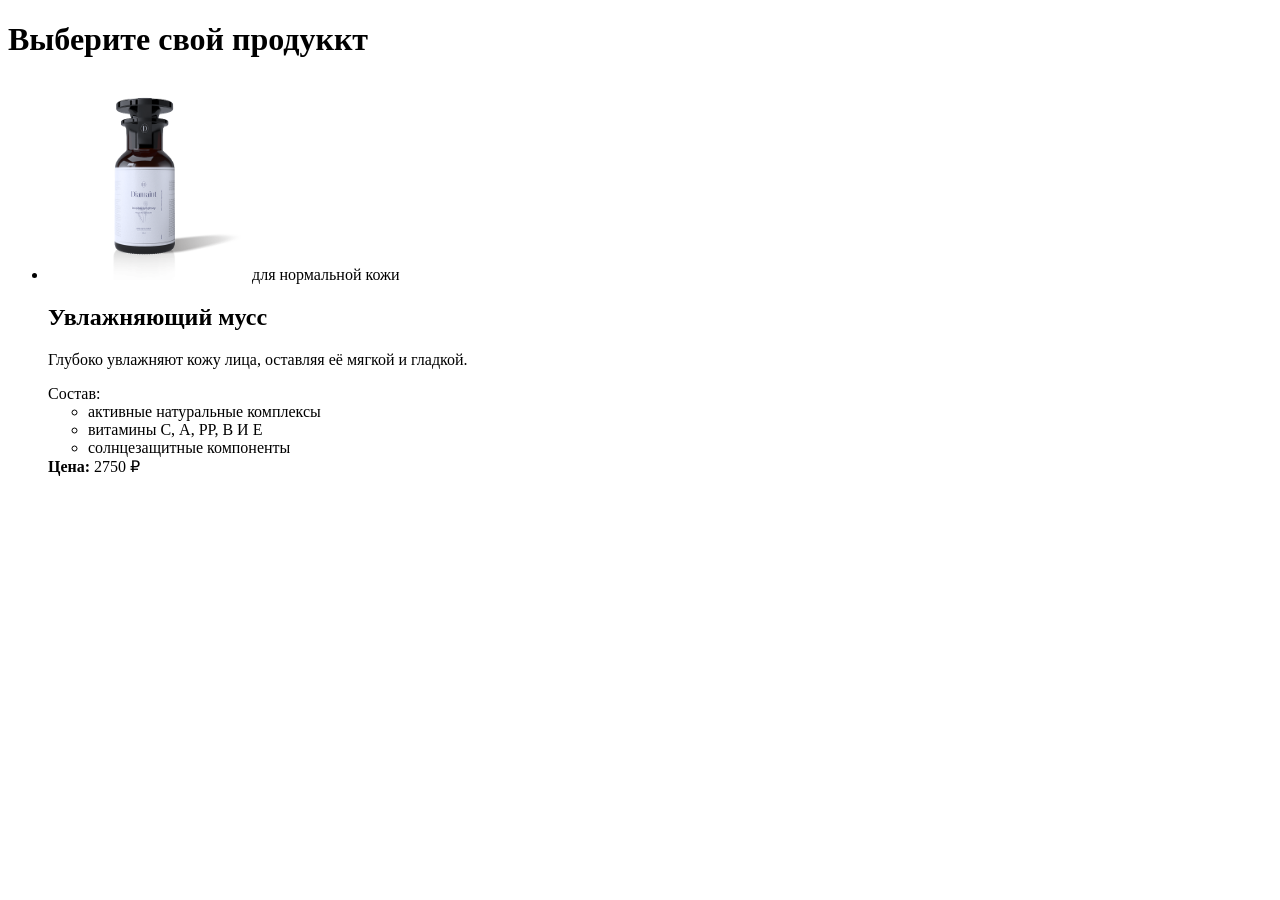
==== style.html @ 6d814dfa "feature/02-homework_commit_1" ====
<!DOCTYPE html>
<html lang="ru">
<head>
  <meta charset="UTF-8">
  <meta name="viewport" content="width=device-width, initial-scale=1.0">
  <title>Lev Abdulative</title>
  <link rel="icon" href="images\favicon_LPC.png" type="image/png">
</head>

  <body>
    <h1>Выберите свой продуккт</h1>
    <!-- список товаров -->
    <ul> 
      <!-- карточка первого товара -->
      <li>
        <img src="images\moisturizing_mousse.png" alt="Увлажняющий мусс" width="200" height="200">
        <span>для нормальной кожи</span>
        <h2>Увлажняющий мусс</h2>
        <p>Глубоко увлажняют кожу лица, оставляя её мягкой и гладкой.</p>

        <span>Состав:</span>
        <ul>
          <li>активные натуральные комплексы</li>
          <li>витамины С, А, РР, В И Е</li>
          <li>солнцезащитные компоненты</li>
        </ul>

        <b>Цена:</b> <span>2750 &#8381;</span>
      </li>

    </ul>
  </body>
</html>
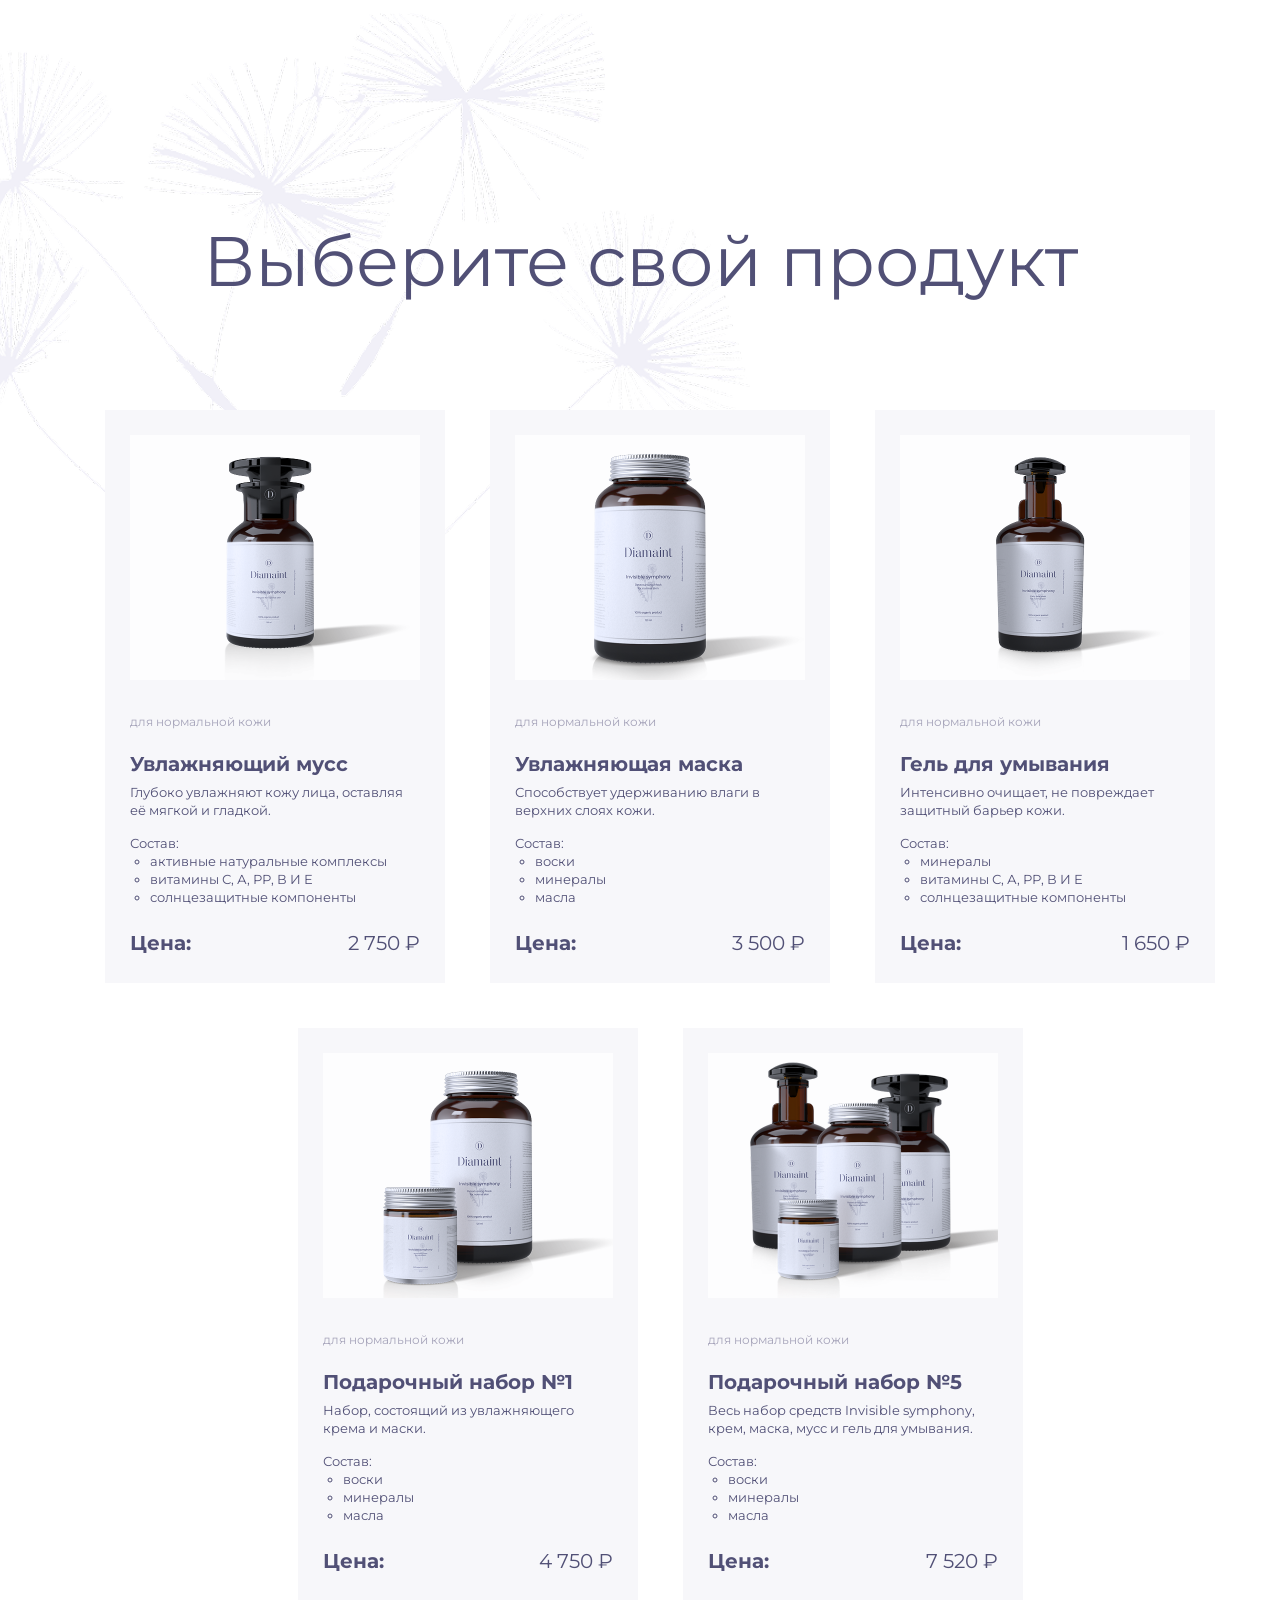
==== commit 817b5a61: "feature/03-homework_made significant changes" ====
--- a/style.html
+++ b/style.html
@@ -5,27 +5,101 @@
   <meta name="viewport" content="width=device-width, initial-scale=1.0">
   <title>Lev Abdulative</title>
   <link rel="icon" href="images\favicon_LPC.png" type="image/png">
+  <link rel="stylesheet" href="style.css">
+  <link rel="preconnect" href="https://fonts.googleapis.com">
+  <link rel="preconnect" href="https://fonts.gstatic.com" crossorigin>
+  <link href="https://fonts.googleapis.com/css2?family=Montserrat:wght@400;700&display=swap" rel="stylesheet">
 </head>
 
   <body>
-    <h1>Выберите свой продуккт</h1>
+    <h1 class="title">Выберите свой продукт</h1>
+    <img class="img-bg" src="images\dandelions_bg.png" alt="Фоновое изображение">
     <!-- список товаров -->
-    <ul> 
+    <ul class="product-list"> 
       <!-- карточка первого товара -->
-      <li>
-        <img src="images\moisturizing_mousse.png" alt="Увлажняющий мусс" width="200" height="200">
-        <span>для нормальной кожи</span>
-        <h2>Увлажняющий мусс</h2>
-        <p>Глубоко увлажняют кожу лица, оставляя её мягкой и гладкой.</p>
+      <li class="product-card">
+        <img class="product-image" src="images\moisturizing_mousse.png" alt="Увлажняющий мусс">
 
-        <span>Состав:</span>
-        <ul>
-          <li>активные натуральные комплексы</li>
-          <li>витамины С, А, РР, В И Е</li>
-          <li>солнцезащитные компоненты</li>
+        <span class="product-type">для нормальной кожи</span>
+        <h2 class="product-name">Увлажняющий мусс</h2>
+        <p class="product-description">Глубоко увлажняют кожу лица, оставляя её мягкой и гладкой.</p>
+
+        <span class="product-ingredients-title">Состав:</span>
+        <ul class="product-ingredients-list">
+          <li class="product-ingredient">активные натуральные комплексы</li>
+          <li class="product-ingredient">витамины С, А, РР, В И Е</li>
+          <li class="product-ingredient">солнцезащитные компоненты</li>
         </ul>
 
-        <b>Цена:</b> <span>2750 &#8381;</span>
+        <b class="product-price-title">Цена: <span class="product-price">2 750 &#8381;</span></b>
+      </li>
+
+      <!-- карточка второго товара -->
+      <li class="product-card">
+        <img class="product-image" src="images\moisturizing_mask.png" alt="Увлажняющая маска" width="200" height="200">
+        <span class="product-type">для нормальной кожи</span>
+        <h2 class="product-name">Увлажняющая маска</h2>
+        <p class="product-description">Способствует удерживанию влаги в верхних слоях кожи.</p>
+
+        <span class="product-ingredients-title">Состав:</span>
+        <ul class="product-ingredients-list">
+          <li class="product-ingredient">воски</li>
+          <li class="product-ingredient">минералы</li>
+          <li class="product-ingredient">масла</li>
+        </ul>
+
+        <b class="product-price-title">Цена: <span class="product-price">3 500 &#8381;</span></b>
+      </li>
+
+      <!-- карточка третьего товара -->
+      <li class="product-card">
+        <img class="product-image" src="images\cleansing_gel.png" alt="Гель для умывания" width="200" height="200">
+        <span class="product-type">для нормальной кожи</span>
+        <h2 class="product-name">Гель для умывания</h2>
+        <p class="product-description">Интенсивно очищает, не повреждает защитный барьер кожи.</p>
+
+        <span class="product-ingredients-title">Состав:</span>
+        <ul class="product-ingredients-list">
+          <li class="product-ingredient">минералы</li>
+          <li class="product-ingredient">витамины С, А, РР, В И Е</li>
+          <li class="product-ingredient">солнцезащитные компоненты</li>
+        </ul>
+
+        <b class="product-price-title">Цена: <span class="product-price">1 650 &#8381;</span></b>
+      </li>
+
+      <!-- карточка четвертого товара -->
+      <li class="product-card">
+        <img class="product-image" src="images\gift_set_1.png" alt="Подарочный набор №1" width="200" height="200">
+        <span class="product-type">для нормальной кожи</span>
+        <h2 class="product-name">Подарочный набор №1</h2>
+        <p class="product-description">Набор, состоящий из увлажняющего крема и маски.</p>
+
+        <span class="product-ingredients-title">Состав:</span>
+        <ul class="product-ingredients-list">
+          <li class="product-ingredient">воски</li>
+          <li class="product-ingredient">минералы</li>
+          <li class="product-ingredient">масла</li>
+        </ul>
+
+        <b class="product-price-title">Цена: <span class="product-price">4 750 &#8381;</span></b>
+      </li>
+
+      <!-- карточка пятого товара -->
+      <li class="product-card">
+        <img class="product-image" src="images\gift_set_5.png" alt="Подарочный набор №5" width="200" height="200">
+        <span class="product-type">для нормальной кожи</span>
+        <h2 class="product-name">Подарочный набор №5</h2>
+        <p class="product-description">Весь набор средств Invisible symphony, крем, маска, мусс и гель для умывания.</p>
+
+        <span class="product-ingredients-title">Состав:</span>
+        <ul class="product-ingredients-list">
+          <li class="product-ingredient">воски</li>
+          <li class="product-ingredient">минералы</li>
+          <li class="product-ingredient">масла</li>
+        </ul>
+
+        <b class="product-price-title">Цена: <span class="product-price">7 520 &#8381;</span></b>
       </li>
 
     </ul>
--- a/style.css
+++ b/style.css
@@ -0,0 +1,94 @@
+
+body {
+  padding: 0;
+  font-family: 'Montserrat', sans-serif;
+  list-style-type: none;
+  color: #515076;
+  background: #FFFFFF;
+}
+
+.title {
+  margin: 222px 0 110px 0;
+  font-size: 70px;
+  line-height: 78px;
+  font-weight: 400;
+  text-align: center;
+}
+
+.img-bg {
+  position: absolute;
+  top: 0;
+  left: 0;
+  width: 790px;
+  height: 697px;
+  object-fit: cover;
+  z-index: -1;
+}
+
+.product-list {
+  display: flex;
+  flex-wrap: wrap;
+  justify-content: center;
+  gap: 45px;
+  list-style-type: none;
+  font-weight: 400;
+  line-height: 24px;
+}
+
+.product-card {
+  box-sizing: border-box;
+  display: flex;
+  flex-direction: column;
+  width: 340px;
+  height: 573px;
+  padding: 25px;
+  background: #F7F7FA;
+}
+
+.product-image {
+  width: 290px;
+  height: 245px;
+}
+
+.product-type {
+  font-size: 12px;
+  color: #A5A3B9;
+  margin: 30px 0 17px 0;
+}
+
+.product-name {
+  font-size: 20px;
+  font-weight: 700;
+  line-height: 27px;
+  margin: 0;
+}
+
+.product-description {
+  font-size: 13px;
+  line-height: 18px;
+  margin: 5px 0 15px 0;
+}
+
+.product-ingredients-title,
+.product-ingredients-list {
+  font-size: 13px;
+  line-height: 18px;
+}
+
+.product-ingredients-list {
+  margin-bottom: 25px;
+  padding-left: 20px;
+}
+
+.product-price-title {
+  font-weight: 700;
+  font-size: 20px;
+  display: flex;
+  justify-content: space-between;
+}
+
+.product-price {
+  font-size: 20px;
+  font-weight: normal;
+}
+
